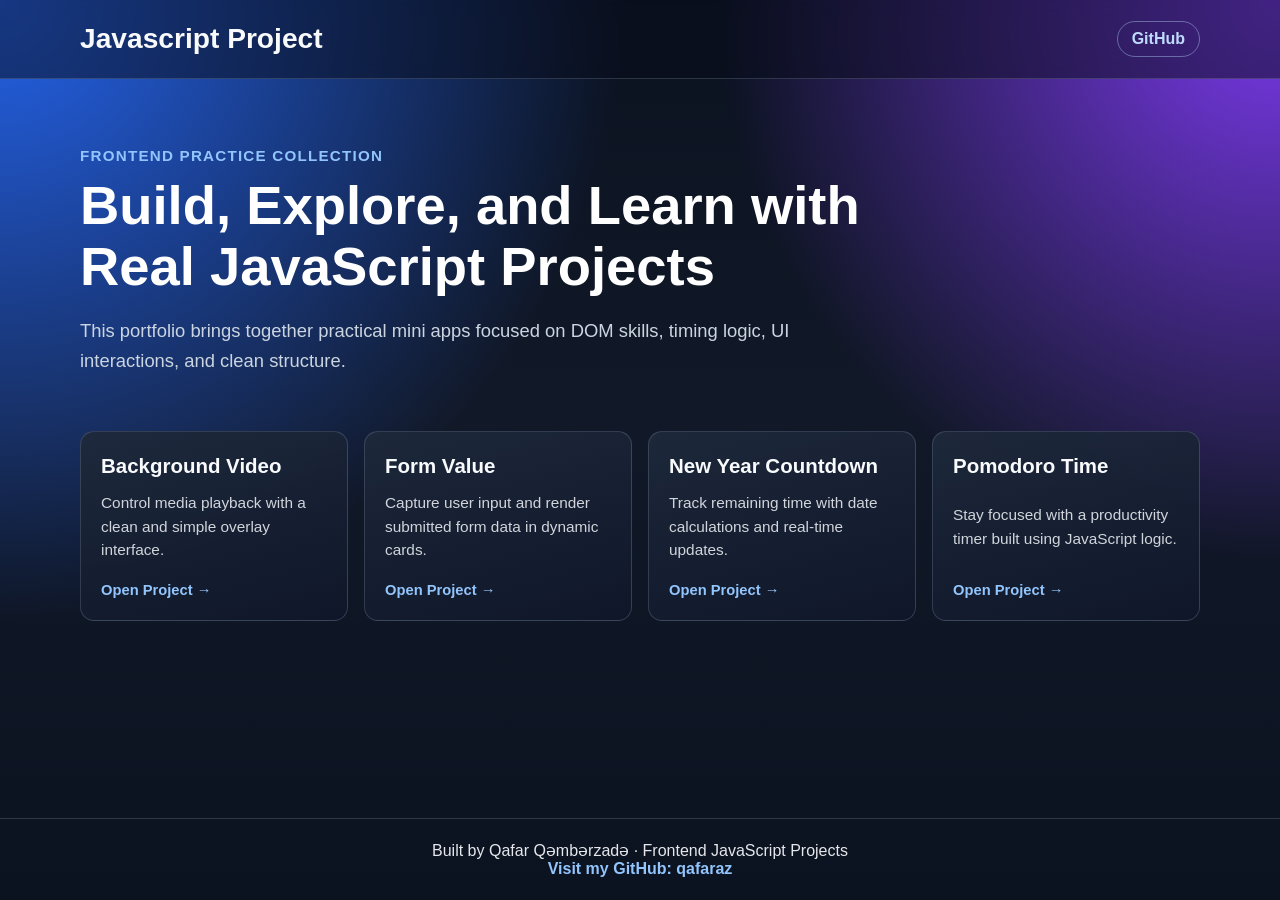
==== index.html @ df0a54b3 "docs: add project homepage with navigation and styling Add a central landing page (index.html) that " ====
<!DOCTYPE html>
<html lang="en">

<head>
    <meta charset="UTF-8">
    <meta name="viewport" content="width=device-width, initial-scale=1.0">
    <title>Javascript Projects</title>
    <meta name="description" content="A collection of practical JavaScript mini projects by Qafar Qəmbərzadə.">
    <link rel="stylesheet" href="style.css">
</head>

<body>
    <header class="site-header">
        <div class="container">
            <h1>Javascript Project</h1>
            <a href="https://github.com/qafaraz/Javascript-Projects" target="_blank" rel="noopener noreferrer"
                class="github-link">GitHub</a>
        </div>
    </header>
    <main>
        <section class="hero container">
            <p class="eyebrow">Frontend Practice Collection</p>
            <h2>Build, Explore, and Learn with Real JavaScript Projects</h2>
            <p class="subtitle">
                This portfolio brings together practical mini apps focused on DOM skills,
                timing logic, UI interactions, and clean structure.
            </p>
        </section>
        <section id="projects" class="projects container">
            <a href="./backgroundVideo/index.html" class="project-card">
                <h3>Background Video</h3>
                <p>Control media playback with a clean and simple overlay interface.</p>
                <span>Open Project →</span>
            </a>
            <a href="./formValue/index.html" class="project-card">
                <h3>Form Value</h3>
                <p>Capture user input and render submitted form data in dynamic cards.</p>
                <span>Open Project →</span>
            </a>
            <a href="./newYearCountdown/index.html" class="project-card">
                <h3>New Year Countdown</h3>
                <p>Track remaining time with date calculations and real-time updates.</p>
                <span>Open Project →</span>
            </a>
            <a href="./pomodoroTime/index.html" class="project-card">
                <h3>Pomodoro Time</h3>
                <p>Stay focused with a productivity timer built using JavaScript logic.</p>
                <span>Open Project →</span>
            </a>
        </section>
    </main>
    <footer>
        <p>Built by Qafar Qəmbərzadə · Frontend JavaScript Projects</p>
        <a href="https://github.com/qafaraz" target="_blank" rel="noopener noreferrer">
            Visit my GitHub: qafaraz
        </a>
    </footer>
</body>

</html>
---- style.css ----
* {
    margin: 0;
    padding: 0;
    box-sizing: border-box;
}

body {
    min-height: 100vh;
    display: flex;
    flex-direction: column;
    font-family: "Segoe UI", Tahoma, Geneva, Verdana, sans-serif;
    background:
        radial-gradient(circle at top left, #2563eb 0%, transparent 40%),
        radial-gradient(circle at top right, #7c3aed 0%, transparent 36%),
        linear-gradient(180deg, #0b1220, #111827 46%, #0b1220);
    color: #e5e7eb;
}

.container {
    width: min(1120px, 92vw);
    margin: 0 auto;
}

.site-header {
    border-bottom: 1px solid rgba(148, 163, 184, 0.25);
    backdrop-filter: blur(8px);
    background: rgba(8, 13, 26, 0.5);
}

.site-header .container {
    min-height: 78px;
    display: flex;
    align-items: center;
    justify-content: space-between;
}

.site-header h1 {
    font-size: clamp(1.7rem, 2.2vw, 2.2rem);
    color: #f9fafb;
}

.github-link {
    text-decoration: none;
    color: #bfdbfe;
    font-weight: 600;
    border: 1px solid rgba(191, 219, 254, 0.4);
    border-radius: 999px;
    padding: 8px 14px;
    transition: all 0.2s ease;
}

.github-link:hover {
    background: rgba(59, 130, 246, 0.2);
    border-color: rgba(191, 219, 254, 0.7);
    color: #eff6ff;
}

main {
    flex: 1;
}

.hero {
    padding: 68px 0 36px;
}

.eyebrow {
    color: #93c5fd;
    font-size: 0.95rem;
    margin-bottom: 12px;
    letter-spacing: 0.08em;
    text-transform: uppercase;
    font-weight: 700;
}

.hero h2 {
    font-size: clamp(2rem, 4.4vw, 3.4rem);
    line-height: 1.12;
    max-width: 900px;
    color: #ffffff;
}

.subtitle {
    margin-top: 18px;
    font-size: clamp(1rem, 2vw, 1.15rem);
    line-height: 1.65;
    max-width: 760px;
    color: #cbd5e1;
}

.primary-btn {
    margin-top: 30px;
    display: inline-flex;
    text-decoration: none;
    color: #0b1220;
    background: linear-gradient(90deg, #93c5fd, #60a5fa);
    padding: 13px 20px;
    border-radius: 10px;
    font-weight: 700;
    transition: transform 0.2s ease, box-shadow 0.2s ease;
}

.primary-btn:hover {
    transform: translateY(-2px);
    box-shadow: 0 10px 24px rgba(96, 165, 250, 0.35);
}

.projects {
    display: grid;
    grid-template-columns: repeat(auto-fit, minmax(250px, 1fr));
    gap: 16px;
    padding: 18px 0 56px;
}

.project-card {
    background: linear-gradient(165deg, rgba(30, 41, 59, 0.95), rgba(15, 23, 42, 0.92));
    border: 1px solid rgba(148, 163, 184, 0.26);
    border-radius: 14px;
    padding: 22px 20px;
    text-decoration: none;
    color: #f8fafc;
    transition: transform 0.2s ease, border-color 0.2s ease, box-shadow 0.2s ease;
    min-height: 190px;
    display: flex;
    flex-direction: column;
    justify-content: space-between;
}

.project-card:hover {
    transform: translateY(-6px);
    border-color: rgba(96, 165, 250, 0.9);
    box-shadow: 0 14px 30px rgba(2, 6, 23, 0.45);
}

.project-card h3 {
    margin-bottom: 12px;
    font-size: 1.28rem;
}

.project-card p {
    color: #d1d5db;
    line-height: 1.55;
    font-size: 0.96rem;
}

.project-card span {
    margin-top: 18px;
    color: #93c5fd;
    font-weight: 700;
    font-size: 0.92rem;
}

footer {
    text-align: center;
    border-top: 1px solid rgba(148, 163, 184, 0.25);
    padding: 22px 16px;
}

footer a {
    color: #93c5fd;
    text-decoration: none;
    font-weight: 600;
}

footer a:hover {
    text-decoration: underline;
}

@media (max-width: 640px) {
    .hero {
        padding-top: 44px;
    }

    .site-header .container {
        min-height: 70px;
    }
}
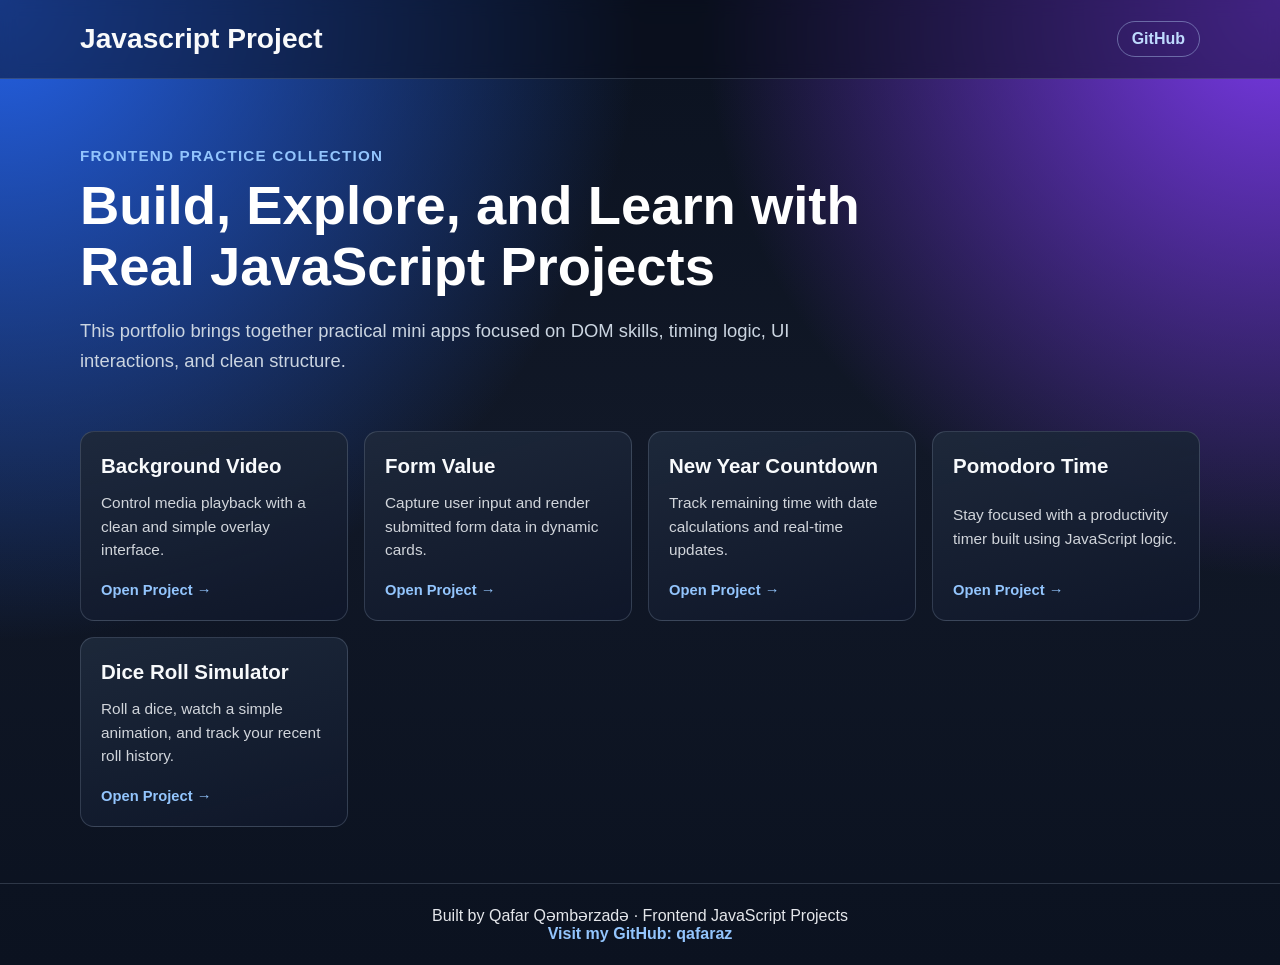
==== commit 8fbab0cf: "feat: add dice roll simulator project and update metadata - Add new dice roll simulator project with" ====
--- a/index.html
+++ b/index.html
@@ -4,8 +4,10 @@
 <head>
     <meta charset="UTF-8">
     <meta name="viewport" content="width=device-width, initial-scale=1.0">
-    <title>Javascript Projects</title>
-    <meta name="description" content="A collection of practical JavaScript mini projects by Qafar Qəmbərzadə.">
+    <meta name="keywords" content="javascript projects, frontend mini projects, vanilla javascript, qafaraz">
+    <meta name="author" content="Qafar Qəmbərzadə">
+    <title>Javascript Projects | Qafar Qəmbərzadə</title>
+    <meta name="description" content="A collection of practical Vanilla JavaScript mini projects by Qafar Qəmbərzadə.">
     <link rel="stylesheet" href="style.css">
 </head>
 
@@ -47,6 +49,11 @@
                 <p>Stay focused with a productivity timer built using JavaScript logic.</p>
                 <span>Open Project →</span>
             </a>
+            <a href="./diceRollSimulator/index.html" class="project-card">
+                <h3>Dice Roll Simulator</h3>
+                <p>Roll a dice, watch a simple animation, and track your recent roll history.</p>
+                <span>Open Project →</span>
+            </a>
         </section>
     </main>
     <footer>
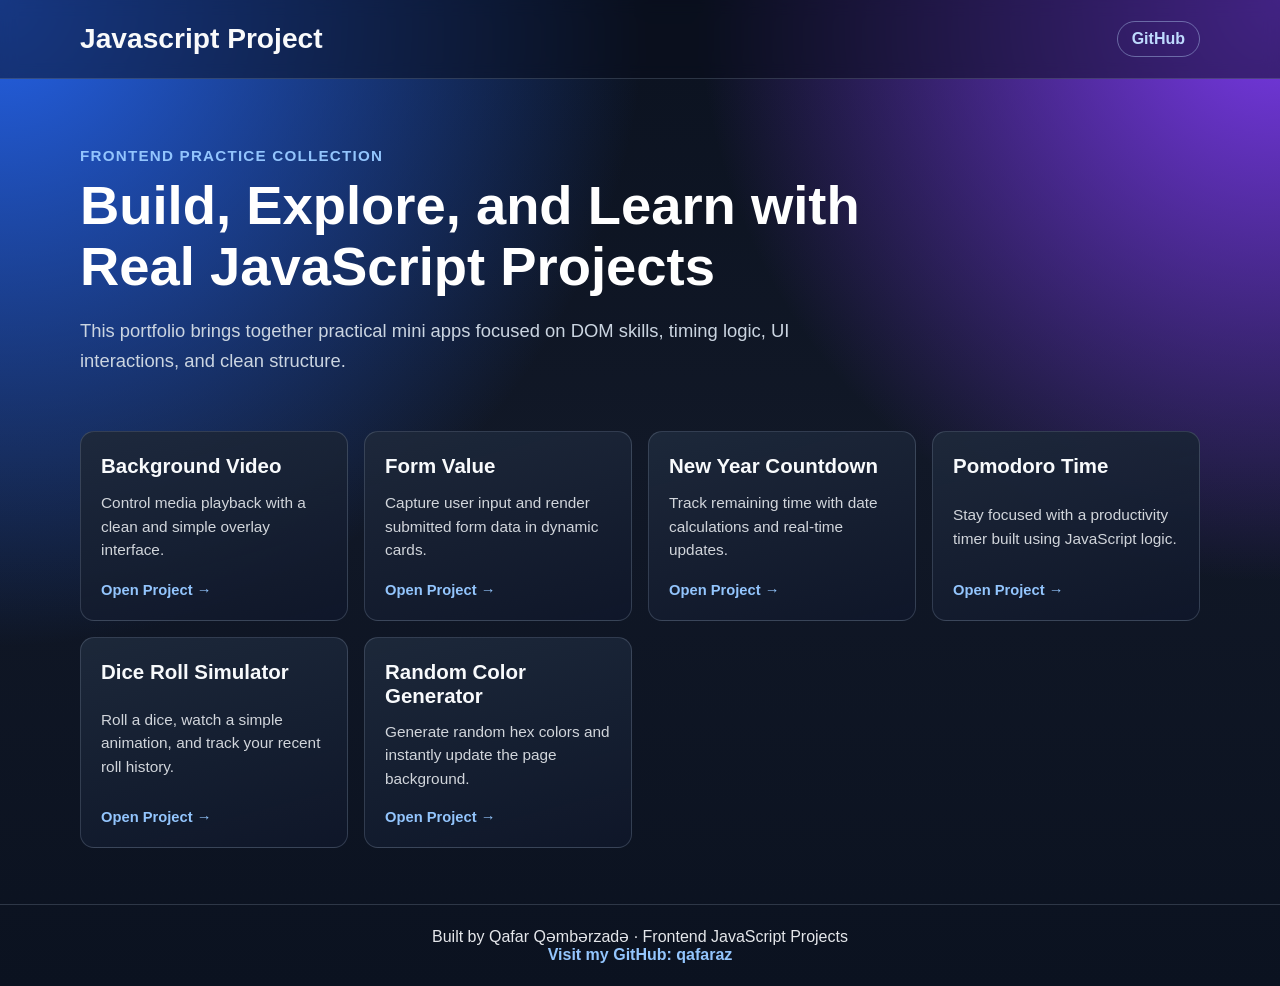
==== commit 9977bcc4: "feat: add random color generator project Add new project with HTML, CSS, and JavaScript files that g" ====
--- a/index.html
+++ b/index.html
@@ -54,6 +54,11 @@
                 <p>Roll a dice, watch a simple animation, and track your recent roll history.</p>
                 <span>Open Project →</span>
             </a>
+            <a href="./randomColorGenerator/index.html" class="project-card">
+                <h3>Random Color Generator</h3>
+                <p>Generate random hex colors and instantly update the page background.</p>
+                <span>Open Project →</span>
+            </a>
         </section>
     </main>
     <footer>
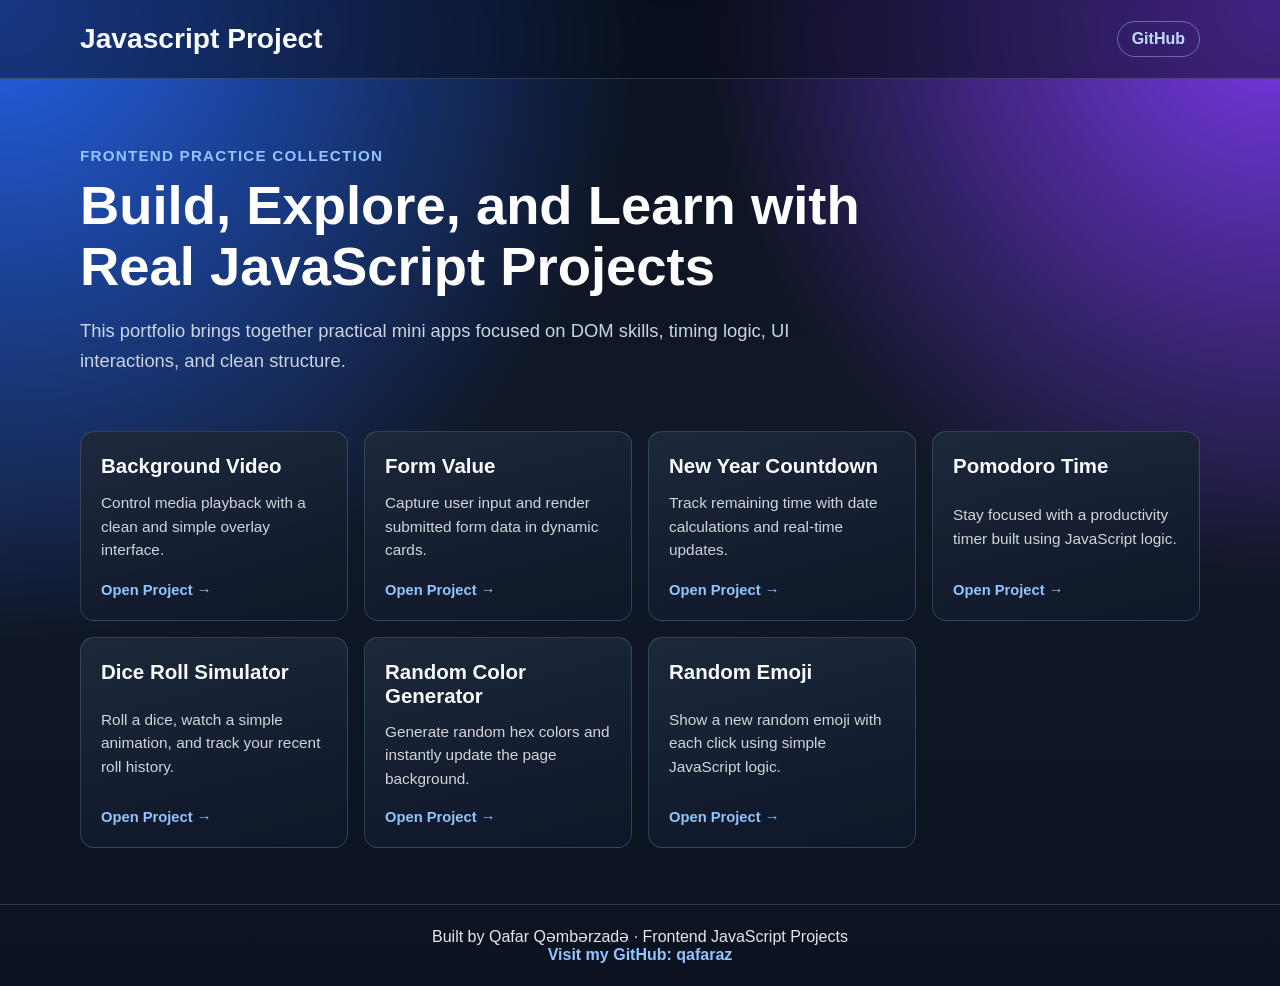
==== commit 2d3df1d1: "feat: add random emoji generator project - Create new project directory with HTML, CSS, and JavaScri" ====
--- a/index.html
+++ b/index.html
@@ -59,6 +59,11 @@
                 <p>Generate random hex colors and instantly update the page background.</p>
                 <span>Open Project →</span>
             </a>
+            <a href="./randomEmoji/index.html" class="project-card">
+                <h3>Random Emoji</h3>
+                <p>Show a new random emoji with each click using simple JavaScript logic.</p>
+                <span>Open Project →</span>
+            </a>
         </section>
     </main>
     <footer>
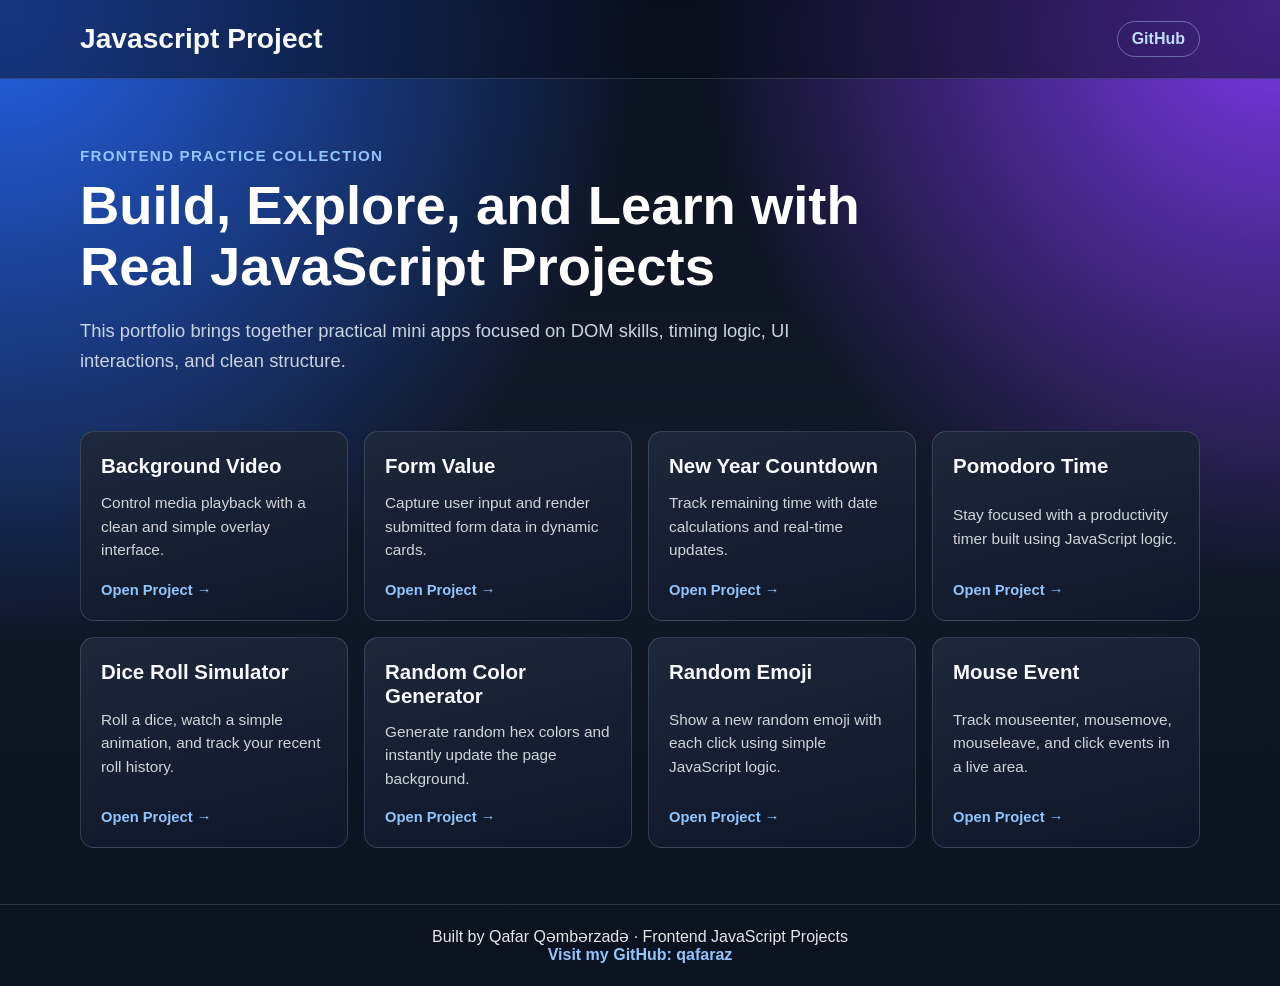
==== commit 6e20887e: "feat: add mouse event tracking project Introduce a new interactive project that demonstrates mouse e" ====
--- a/index.html
+++ b/index.html
@@ -64,6 +64,11 @@
                 <p>Show a new random emoji with each click using simple JavaScript logic.</p>
                 <span>Open Project →</span>
             </a>
+            <a href="./mouseEvent/index.html" class="project-card">
+                <h3>Mouse Event</h3>
+                <p>Track mouseenter, mousemove, mouseleave, and click events in a live area.</p>
+                <span>Open Project →</span>
+            </a>
         </section>
     </main>
     <footer>
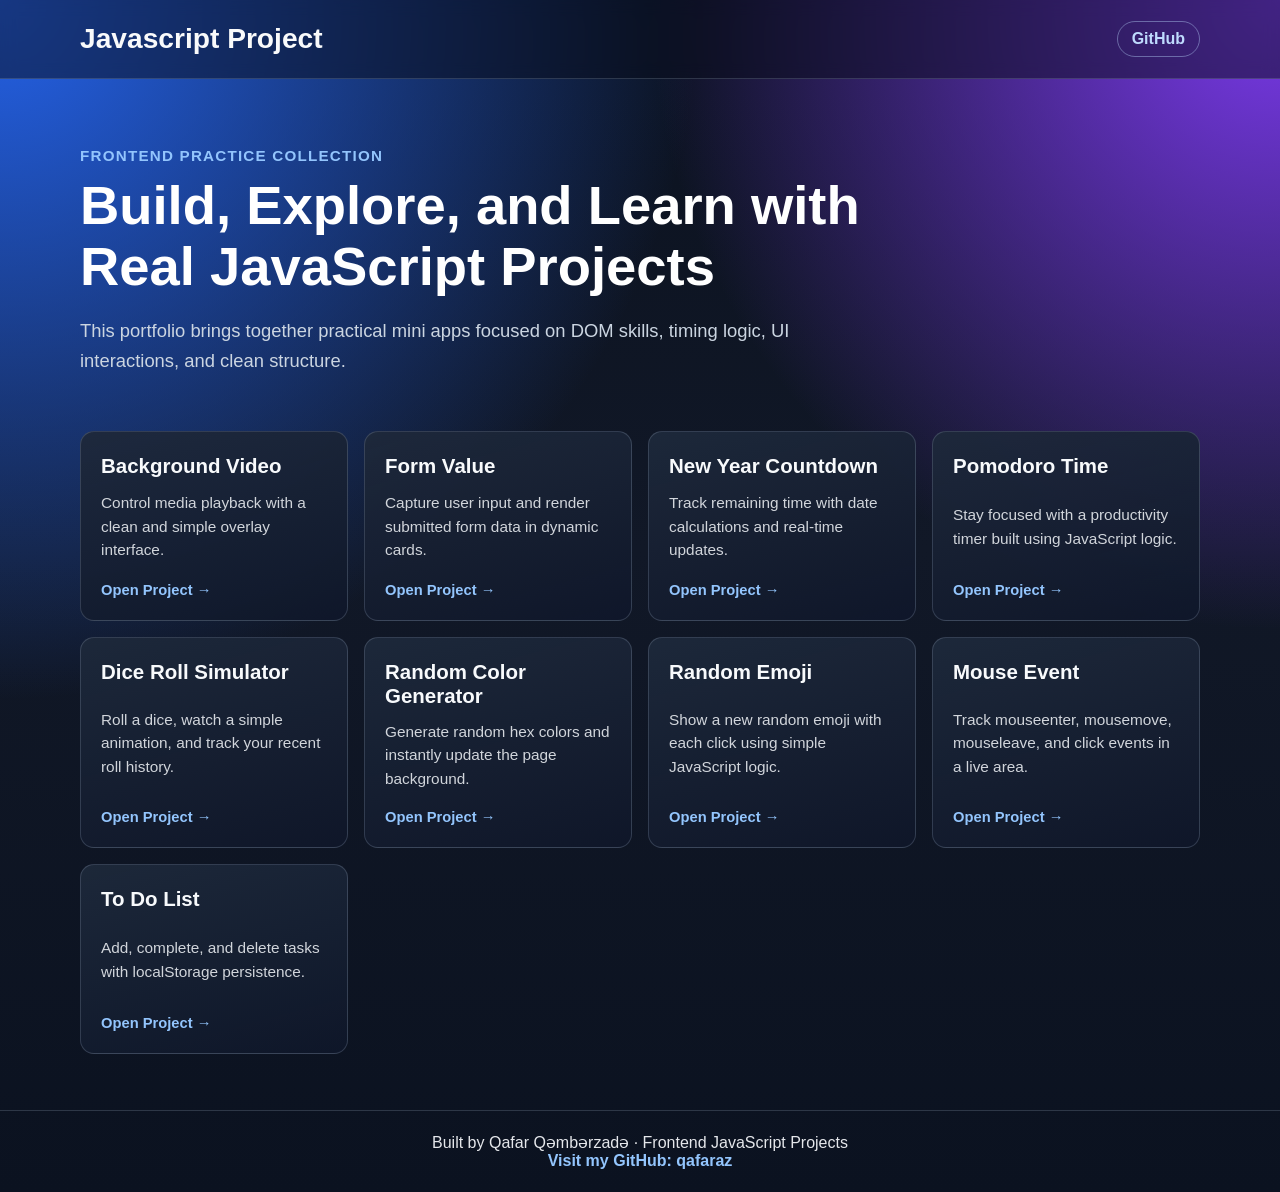
==== commit 04dac6cb: "feat: add to-do list project with localStorage support - Create new to-do list project with HTML, CS" ====
--- a/index.html
+++ b/index.html
@@ -69,6 +69,11 @@
                 <p>Track mouseenter, mousemove, mouseleave, and click events in a live area.</p>
                 <span>Open Project →</span>
             </a>
+            <a href="./toDoList/index.html" class="project-card">
+                <h3>To Do List</h3>
+                <p>Add, complete, and delete tasks with localStorage persistence.</p>
+                <span>Open Project →</span>
+            </a>
         </section>
     </main>
     <footer>
